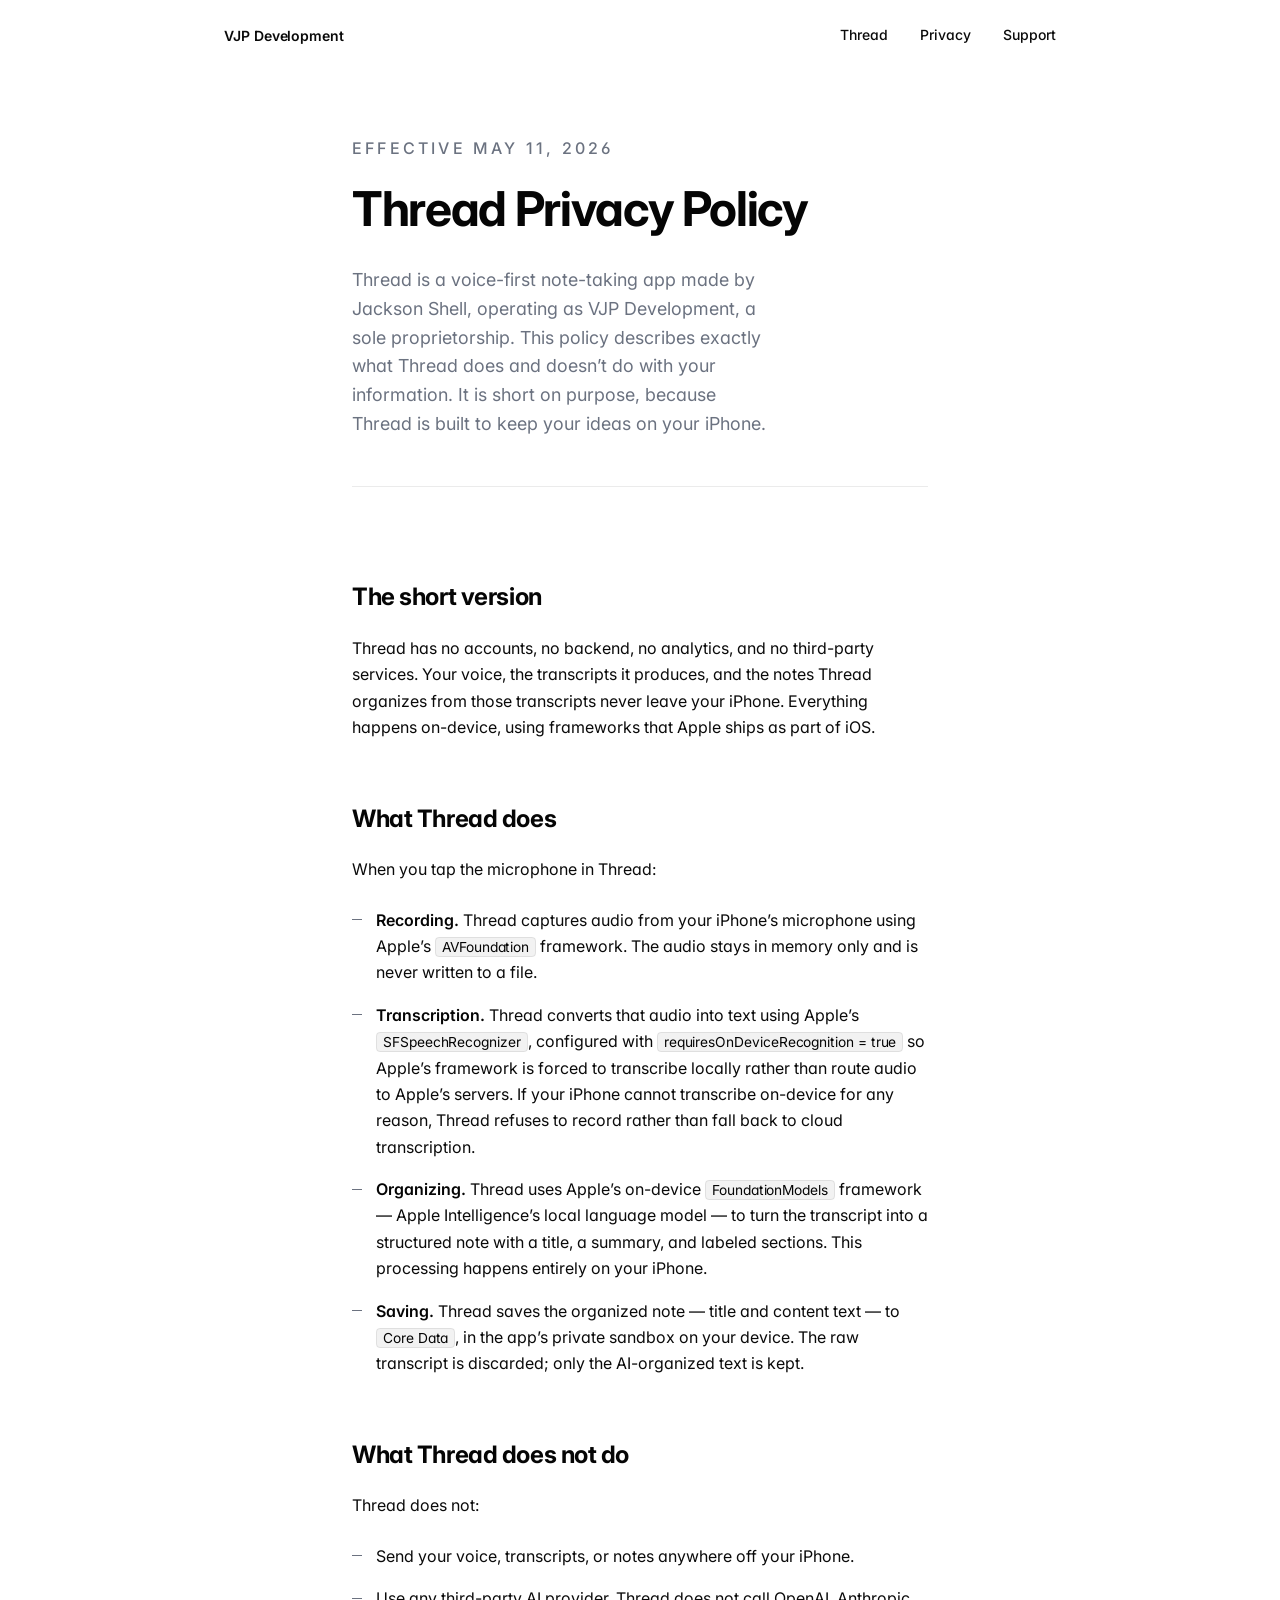
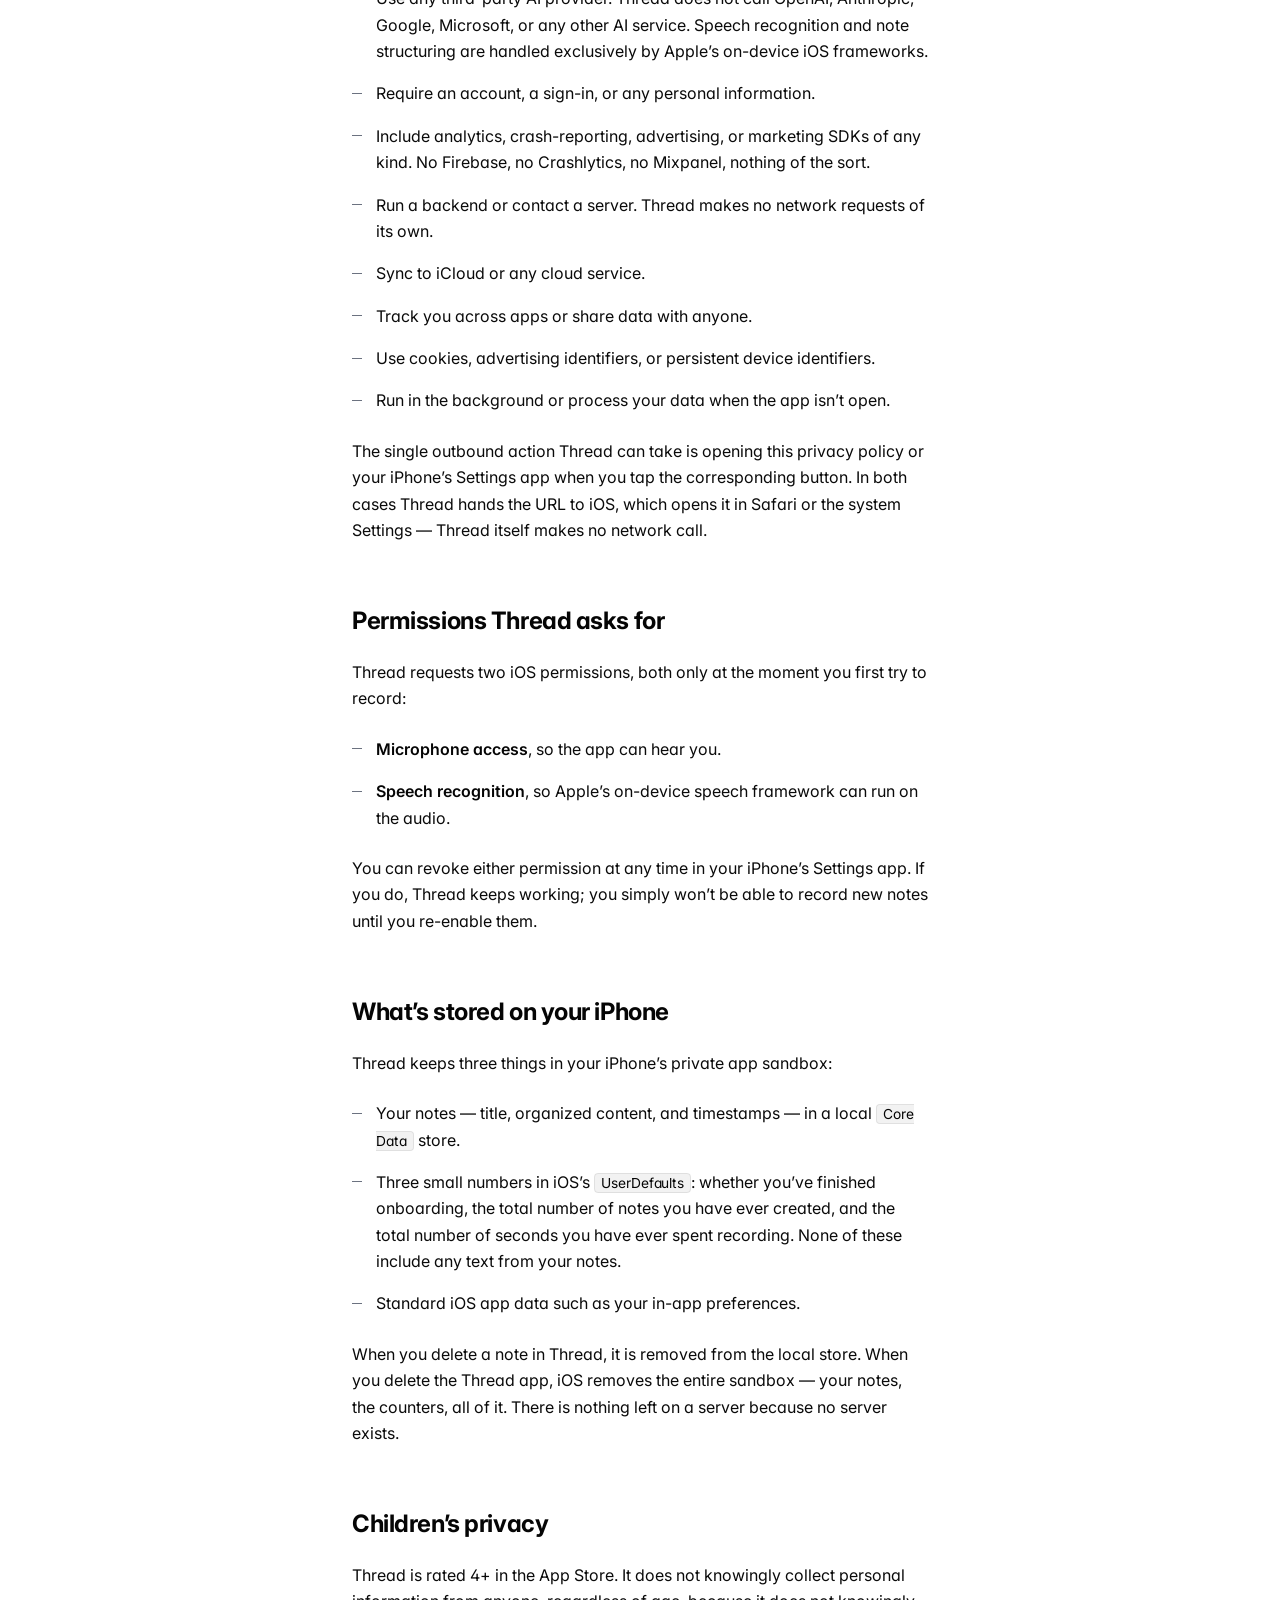
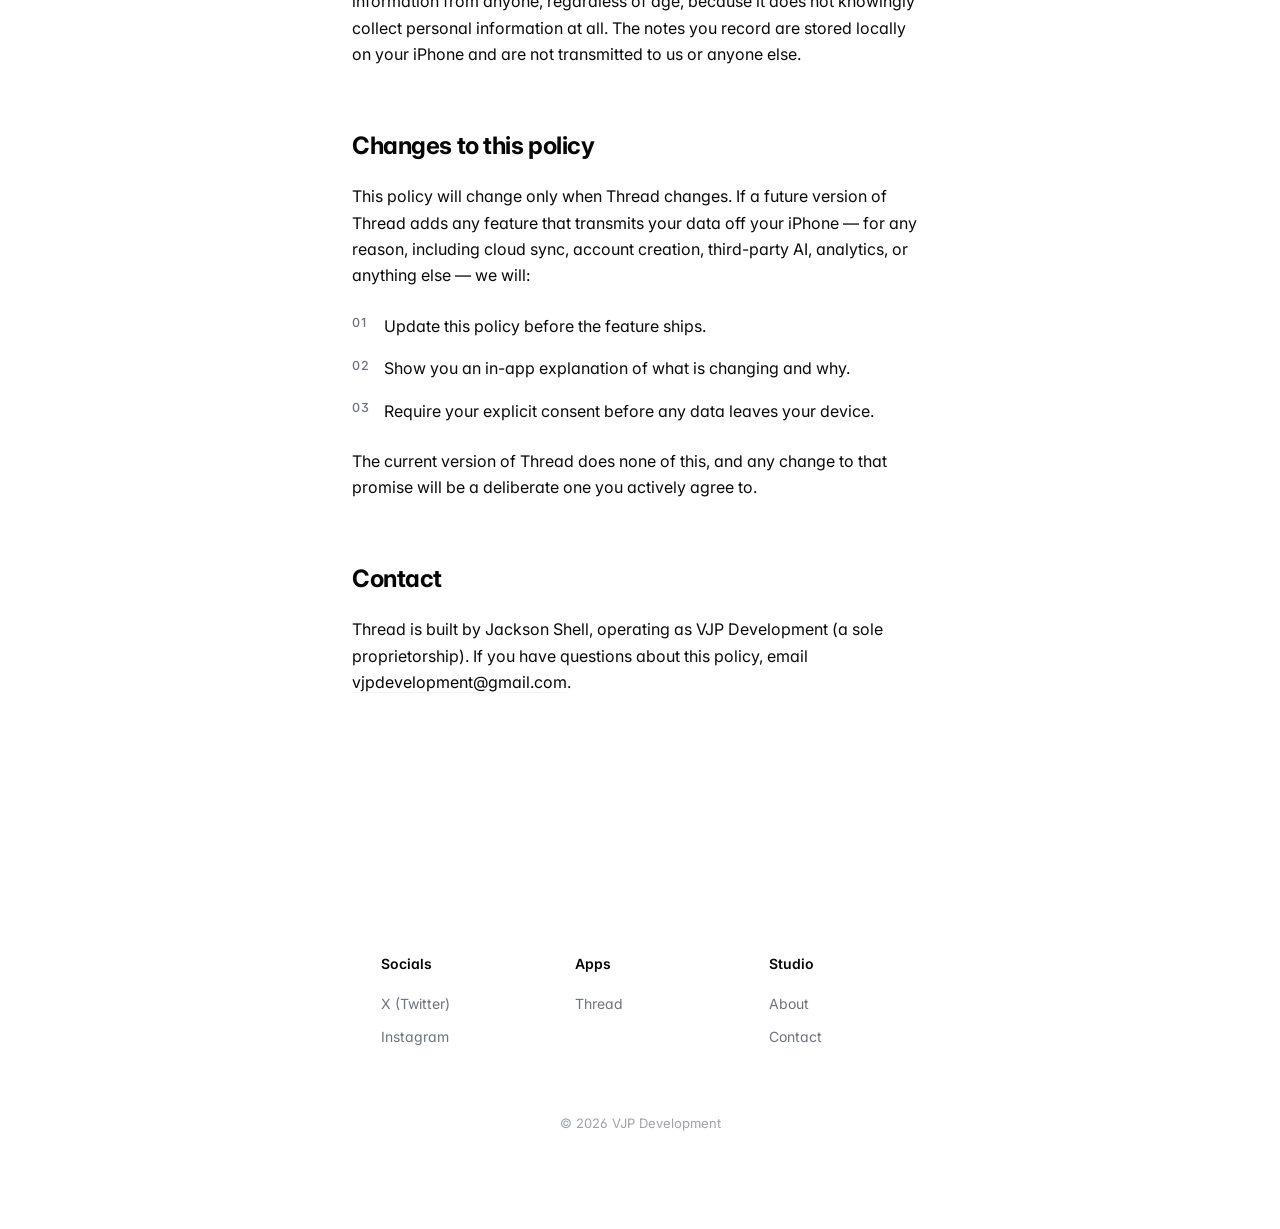
==== privacy.html @ fb4d9726 "Initial site" ====
<!doctype html>
<html lang="en">
  <head>
    <meta charset="utf-8" />
    <meta name="viewport" content="width=device-width, initial-scale=1" />
    <meta
      name="description"
      content="Thread privacy policy. Thread is an on-device, voice-first notes app. No accounts, no backend, no analytics."
    />
    <meta name="theme-color" content="#ffffff" />
    <title>Thread Privacy Policy &mdash; VJP Development</title>

    <link rel="preconnect" href="https://fonts.googleapis.com" />
    <link rel="preconnect" href="https://fonts.gstatic.com" crossorigin />
    <link
      rel="stylesheet"
      href="https://fonts.googleapis.com/css2?family=Inter:wght@400;500;600;700&display=swap"
    />
    <link rel="stylesheet" href="styles.css" />
  </head>
  <body class="page-in privacy-page">
    <a class="skip-link" href="#main">Skip to content</a>

    <header class="site-nav">
      <div class="container nav-inner">
        <a class="brand" href="index.html" aria-label="VJP Development home">
          VJP Development
        </a>
        <nav class="nav-links" aria-label="Primary">
          <a href="thread.html">Thread</a>
          <a href="#top" aria-current="page">Privacy</a>
          <a href="support.html">Support</a>
        </nav>
      </div>
    </header>

    <main id="main">
      <a id="top" tabindex="-1"></a>

      <article class="legal">
        <header class="legal-head">
          <p class="legal-eyebrow">Effective May 11, 2026</p>
          <h1 class="legal-title">Thread Privacy Policy</h1>
          <p class="legal-lede">
            Thread is a voice-first note-taking app made by Jackson Shell,
            operating as VJP Development, a sole proprietorship. This
            policy describes exactly what Thread does and doesn&rsquo;t do
            with your information. It is short on purpose, because Thread
            is built to keep your ideas on your iPhone.
          </p>
        </header>

        <section class="legal-section">
          <h2>The short version</h2>
          <p>
            Thread has no accounts, no backend, no analytics, and no
            third-party services. Your voice, the transcripts it produces,
            and the notes Thread organizes from those transcripts never
            leave your iPhone. Everything happens on-device, using
            frameworks that Apple ships as part of iOS.
          </p>
        </section>

        <section class="legal-section">
          <h2>What Thread does</h2>
          <p>When you tap the microphone in Thread:</p>
          <ul class="legal-list">
            <li>
              <strong>Recording.</strong> Thread captures audio from your
              iPhone&rsquo;s microphone using Apple&rsquo;s
              <code>AVFoundation</code> framework. The audio stays in
              memory only and is never written to a file.
            </li>
            <li>
              <strong>Transcription.</strong> Thread converts that audio
              into text using Apple&rsquo;s
              <code>SFSpeechRecognizer</code>, configured with
              <code>requiresOnDeviceRecognition = true</code> so
              Apple&rsquo;s framework is forced to transcribe locally
              rather than route audio to Apple&rsquo;s servers. If your
              iPhone cannot transcribe on-device for any reason, Thread
              refuses to record rather than fall back to cloud
              transcription.
            </li>
            <li>
              <strong>Organizing.</strong> Thread uses Apple&rsquo;s
              on-device <code>FoundationModels</code> framework &mdash;
              Apple Intelligence&rsquo;s local language model &mdash; to
              turn the transcript into a structured note with a title, a
              summary, and labeled sections. This processing happens
              entirely on your iPhone.
            </li>
            <li>
              <strong>Saving.</strong> Thread saves the organized note
              &mdash; title and content text &mdash; to
              <code>Core Data</code>, in the app&rsquo;s private sandbox
              on your device. The raw transcript is discarded; only the
              AI-organized text is kept.
            </li>
          </ul>
        </section>

        <section class="legal-section">
          <h2>What Thread does not do</h2>
          <p>Thread does not:</p>
          <ul class="legal-list">
            <li>
              Send your voice, transcripts, or notes anywhere off your
              iPhone.
            </li>
            <li>
              Use any third-party AI provider. Thread does not call
              OpenAI, Anthropic, Google, Microsoft, or any other AI
              service. Speech recognition and note structuring are handled
              exclusively by Apple&rsquo;s on-device iOS frameworks.
            </li>
            <li>
              Require an account, a sign-in, or any personal information.
            </li>
            <li>
              Include analytics, crash-reporting, advertising, or
              marketing SDKs of any kind. No Firebase, no Crashlytics, no
              Mixpanel, nothing of the sort.
            </li>
            <li>
              Run a backend or contact a server. Thread makes no network
              requests of its own.
            </li>
            <li>Sync to iCloud or any cloud service.</li>
            <li>Track you across apps or share data with anyone.</li>
            <li>
              Use cookies, advertising identifiers, or persistent device
              identifiers.
            </li>
            <li>
              Run in the background or process your data when the app
              isn&rsquo;t open.
            </li>
          </ul>
          <p>
            The single outbound action Thread can take is opening this
            privacy policy or your iPhone&rsquo;s Settings app when you
            tap the corresponding button. In both cases Thread hands the
            URL to iOS, which opens it in Safari or the system Settings
            &mdash; Thread itself makes no network call.
          </p>
        </section>

        <section class="legal-section">
          <h2>Permissions Thread asks for</h2>
          <p>
            Thread requests two iOS permissions, both only at the moment
            you first try to record:
          </p>
          <ul class="legal-list">
            <li>
              <strong>Microphone access</strong>, so the app can hear you.
            </li>
            <li>
              <strong>Speech recognition</strong>, so Apple&rsquo;s
              on-device speech framework can run on the audio.
            </li>
          </ul>
          <p>
            You can revoke either permission at any time in your
            iPhone&rsquo;s Settings app. If you do, Thread keeps working;
            you simply won&rsquo;t be able to record new notes until you
            re-enable them.
          </p>
        </section>

        <section class="legal-section">
          <h2>What&rsquo;s stored on your iPhone</h2>
          <p>
            Thread keeps three things in your iPhone&rsquo;s private app
            sandbox:
          </p>
          <ul class="legal-list">
            <li>
              Your notes &mdash; title, organized content, and timestamps
              &mdash; in a local <code>Core Data</code> store.
            </li>
            <li>
              Three small numbers in iOS&rsquo;s
              <code>UserDefaults</code>: whether you&rsquo;ve finished
              onboarding, the total number of notes you have ever created,
              and the total number of seconds you have ever spent
              recording. None of these include any text from your notes.
            </li>
            <li>
              Standard iOS app data such as your in-app preferences.
            </li>
          </ul>
          <p>
            When you delete a note in Thread, it is removed from the local
            store. When you delete the Thread app, iOS removes the entire
            sandbox &mdash; your notes, the counters, all of it. There is
            nothing left on a server because no server exists.
          </p>
        </section>

        <section class="legal-section">
          <h2>Children&rsquo;s privacy</h2>
          <p>
            Thread is rated 4+ in the App Store. It does not knowingly
            collect personal information from anyone, regardless of age,
            because it does not knowingly collect personal information at
            all. The notes you record are stored locally on your iPhone
            and are not transmitted to us or anyone else.
          </p>
        </section>

        <section class="legal-section">
          <h2>Changes to this policy</h2>
          <p>
            This policy will change only when Thread changes. If a future
            version of Thread adds any feature that transmits your data
            off your iPhone &mdash; for any reason, including cloud sync,
            account creation, third-party AI, analytics, or anything else
            &mdash; we will:
          </p>
          <ol class="legal-list legal-list-numbered">
            <li>Update this policy before the feature ships.</li>
            <li>
              Show you an in-app explanation of what is changing and why.
            </li>
            <li>
              Require your explicit consent before any data leaves your
              device.
            </li>
          </ol>
          <p>
            The current version of Thread does none of this, and any
            change to that promise will be a deliberate one you actively
            agree to.
          </p>
        </section>

        <section class="legal-section">
          <h2>Contact</h2>
          <p>
            Thread is built by Jackson Shell, operating as VJP Development
            (a sole proprietorship). If you have questions about this
            policy, email
            <a
              class="legal-link"
              href="mailto:vjpdevelopment@gmail.com"
              >vjpdevelopment@gmail.com</a
            >.
          </p>
        </section>
      </article>
    </main>

    <footer class="site-footer">
      <div class="container footer-inner">
        <div class="footer-cols">
          <div class="footer-col">
            <p class="footer-heading">Socials</p>
            <ul class="footer-list">
              <li><a href="#">X (Twitter)</a></li>
              <li><a href="#">Instagram</a></li>
            </ul>
          </div>
          <div class="footer-col">
            <p class="footer-heading">Apps</p>
            <ul class="footer-list">
              <li><a href="thread.html">Thread</a></li>
            </ul>
          </div>
          <div class="footer-col">
            <p class="footer-heading">Studio</p>
            <ul class="footer-list">
              <li><a href="index.html#about">About</a></li>
              <li>
                <a href="mailto:vjpdevelopment@gmail.com">Contact</a>
              </li>
            </ul>
          </div>
        </div>
        <p class="footer-meta">&copy; 2026 VJP Development</p>
      </div>
    </footer>
  </body>
</html>
---- styles.css ----
/* =============================================================
   VJP Development — minimal, centered, Inter throughout
   ============================================================= */

:root {
  /* Palette */
  --bg: #ffffff;
  --ink: #0a0a0a;
  --ink-strong: #050505;
  --ink-muted: #6b7280;
  --ink-soft: #9ca3af;
  --ink-hair: rgba(10, 10, 10, 0.08);
  --ink-faint: rgba(10, 10, 10, 0.04);

  /* Typography */
  --font-sans: "Inter", -apple-system, BlinkMacSystemFont, "SF Pro Text",
    "Segoe UI", Roboto, sans-serif;

  /* Type scale */
  --t-small: 0.875rem;
  --t-body: 1rem;
  --t-sub: clamp(1.0625rem, 1.5vw, 1.25rem);
  --t-h2: clamp(1.625rem, 2.6vw, 2rem);
  --t-hero: clamp(2.75rem, 8.4vw, 5.5rem);

  /* Spacing */
  --s-1: 4px;
  --s-2: 8px;
  --s-3: 16px;
  --s-4: 24px;
  --s-5: 32px;
  --s-6: 48px;
  --s-7: 64px;
  --s-8: 96px;
  --s-9: 128px;
  --s-10: 176px;

  /* Layout */
  --container: 56rem;
  --gutter: clamp(1.25rem, 4vw, 2rem);

  /* Motion */
  --ease-out: cubic-bezier(0.16, 1, 0.3, 1);
  --t-fast: 160ms var(--ease-out);
  --t-base: 260ms var(--ease-out);
}

/* -------- Reset -------- */
*,
*::before,
*::after {
  box-sizing: border-box;
}
* {
  margin: 0;
  padding: 0;
}
html {
  -webkit-text-size-adjust: 100%;
  scroll-behavior: smooth;
}
body {
  background: var(--bg);
  color: var(--ink);
  font-family: var(--font-sans);
  font-size: var(--t-body);
  line-height: 1.55;
  font-feature-settings: "ss01", "cv11";
  -webkit-font-smoothing: antialiased;
  -moz-osx-font-smoothing: grayscale;
  text-rendering: optimizeLegibility;
}
a {
  color: inherit;
  text-decoration: none;
}
ul,
ol {
  list-style: none;
}
img,
svg {
  display: block;
  max-width: 100%;
}
::selection {
  background: var(--ink);
  color: var(--bg);
}
:focus-visible {
  outline: 2px solid var(--ink);
  outline-offset: 3px;
  border-radius: 2px;
}

/* -------- Skip link -------- */
.skip-link {
  position: absolute;
  left: -9999px;
  top: 0;
  background: var(--ink);
  color: var(--bg);
  padding: var(--s-2) var(--s-3);
  font-size: var(--t-small);
  z-index: 100;
}
.skip-link:focus {
  left: var(--s-3);
  top: var(--s-3);
}

/* -------- Container -------- */
.container {
  width: 100%;
  max-width: var(--container);
  margin: 0 auto;
  padding: 0 var(--gutter);
}

/* -------- Page-load fade -------- */
.page-in {
  opacity: 0;
  animation: pageIn 620ms var(--ease-out) 60ms forwards;
}
@keyframes pageIn {
  to {
    opacity: 1;
  }
}

/* -------- Scroll-driven reveal -------- */
@media (prefers-reduced-motion: no-preference) {
  @supports (animation-timeline: view()) {
    .about-title,
    .about-body,
    .footer-cols,
    .footer-meta {
      animation: reveal linear both;
      animation-timeline: view();
      animation-range: entry 0% entry 50%;
    }
  }
}
@keyframes reveal {
  from {
    opacity: 0;
    transform: translateY(12px);
  }
  to {
    opacity: 1;
    transform: translateY(0);
  }
}

/* =============================================================
   NAV
   ============================================================= */
.site-nav {
  position: sticky;
  top: 0;
  z-index: 50;
  padding: var(--s-4) 0;
  background-color: rgba(255, 255, 255, 0.85);
  backdrop-filter: saturate(140%) blur(10px);
  -webkit-backdrop-filter: saturate(140%) blur(10px);
}
.nav-inner {
  display: flex;
  align-items: center;
  justify-content: space-between;
  gap: var(--s-5);
}
.brand {
  font-weight: 600;
  font-size: var(--t-small);
  letter-spacing: -0.005em;
  color: var(--ink);
  transition: color var(--t-fast);
}
.brand:hover,
.brand:focus-visible {
  color: var(--ink-muted);
}
.nav-links {
  display: flex;
  gap: var(--s-5);
  font-size: var(--t-small);
  font-weight: 500;
}
.nav-links a {
  color: var(--ink);
  position: relative;
  padding-bottom: 2px;
  transition: color var(--t-fast);
}
.nav-links a::after {
  content: "";
  position: absolute;
  left: 0;
  right: 100%;
  bottom: 0;
  height: 1px;
  background: currentColor;
  transition: right var(--t-base);
}
.nav-links a:hover,
.nav-links a:focus-visible {
  color: var(--ink-muted);
}
.nav-links a:hover::after,
.nav-links a:focus-visible::after {
  right: 0;
}

/* =============================================================
   HERO
   ============================================================= */
.hero {
  padding: var(--s-9) 0 var(--s-8);
  text-align: center;
}
.hero-title {
  font-weight: 700;
  font-size: var(--t-hero);
  line-height: 1;
  letter-spacing: -0.035em;
  color: var(--ink-strong);
}
.hero-sub {
  margin-top: var(--s-4);
  font-size: var(--t-sub);
  font-weight: 500;
  color: var(--ink-muted);
  letter-spacing: -0.005em;
}

/* =============================================================
   ABOUT
   ============================================================= */
.about {
  padding: var(--s-7) 0 var(--s-9);
  text-align: center;
}
.about-title {
  font-weight: 700;
  font-size: var(--t-h2);
  letter-spacing: -0.022em;
  color: var(--ink-strong);
  margin-bottom: var(--s-5);
}
.about-body {
  font-size: var(--t-body);
  line-height: 1.65;
  color: var(--ink-muted);
  max-width: 56ch;
  margin: 0 auto;
}

/* Quiet anchor target for nav (no visible content) */
.anchor-pad {
  height: 0;
  scroll-margin-top: 96px;
}

/* =============================================================
   FOOTER
   ============================================================= */
.site-footer {
  padding: var(--s-9) 0 var(--s-8);
}
.footer-inner {
  text-align: center;
}
.footer-cols {
  display: inline-grid;
  grid-template-columns: repeat(3, minmax(130px, 1fr));
  gap: var(--s-7);
  text-align: left;
  margin-bottom: var(--s-7);
}
.footer-heading {
  font-size: var(--t-small);
  font-weight: 600;
  color: var(--ink-strong);
  margin-bottom: var(--s-3);
}
.footer-list {
  display: flex;
  flex-direction: column;
  gap: var(--s-2);
}
.footer-list a {
  font-size: var(--t-small);
  color: var(--ink-muted);
  transition: color var(--t-fast);
}
.footer-list a:hover,
.footer-list a:focus-visible {
  color: var(--ink-strong);
}
.footer-meta {
  font-size: 0.8125rem;
  color: var(--ink-soft);
}

/* =============================================================
   RESPONSIVE
   ============================================================= */
@media (max-width: 640px) {
  .hero {
    padding: var(--s-8) 0 var(--s-7);
  }
  /* Keep all three footer columns in a single row, just tighter */
  .footer-cols {
    grid-template-columns: repeat(3, minmax(0, 1fr));
    gap: var(--s-5);
  }
}
@media (max-width: 420px) {
  .nav-links {
    gap: var(--s-4);
  }
  /* Only stack at very narrow widths */
  .footer-cols {
    grid-template-columns: 1fr;
    text-align: center;
    gap: var(--s-5);
  }
  .footer-list {
    align-items: center;
  }
}

/* =============================================================
   THREAD PAGE
   ============================================================= */
.thread-page,
.privacy-page,
.support-page {
  /* Thread brand navy — replaces the page's near-black accents */
  --thread-navy: #040b26;
  --thread-navy-hover: #0a1747;
}
.thread-page main {
  position: relative;
  overflow-x: clip;
}
.thread-page .container {
  max-width: 78rem;
}


/* Phone images (shared) */
.phone-img {
  display: block;
  width: 100%;
  height: auto;
  filter: drop-shadow(0 24px 60px rgba(10, 10, 10, 0.18));
  transition: transform 600ms var(--ease-out);
}
.phone-hero {
  /* Hero phone — gentle upright, faint perspective */
  animation: phoneFloat 7s ease-in-out infinite;
}
.phone-tilt-right {
  transform: rotate(8deg);
}
.phone-tilt-left {
  transform: rotate(-8deg);
}
@keyframes phoneFloat {
  0%,
  100% {
    transform: translateY(0);
  }
  50% {
    transform: translateY(-12px);
  }
}
@media (prefers-reduced-motion: reduce) {
  .phone-hero {
    animation: none;
  }
}

/* ---- Hero ---- */
.thread-hero {
  position: relative;
  padding: var(--s-9) 0 var(--s-8);
}
.thread-hero-inner {
  display: grid;
  grid-template-columns: minmax(0, 1.15fr) minmax(0, 1fr);
  gap: var(--s-8);
  align-items: center;
}
.thread-hero-text {
  position: relative;
  z-index: 2;
}
.thread-hero-title {
  font-weight: 800;
  font-size: clamp(2.5rem, 6.4vw, 5rem);
  line-height: 0.98;
  letter-spacing: -0.04em;
  color: var(--ink-strong);
  max-width: 14ch;
  margin-bottom: var(--s-5);
}
.thread-hero-sub {
  font-size: clamp(1.0625rem, 1.55vw, 1.375rem);
  line-height: 1.45;
  color: var(--ink-muted);
  max-width: 42ch;
  margin-bottom: var(--s-6);
}
.thread-hero-phone {
  position: relative;
  z-index: 1;
  max-width: 26rem;
  margin-left: auto;
}

/* ---- Download button ---- */
.download-button {
  display: inline-flex;
  align-items: center;
  gap: 10px;
  padding: 14px 24px;
  background: var(--thread-navy);
  color: var(--bg);
  border-radius: 999px;
  font-weight: 600;
  font-size: 1rem;
  letter-spacing: -0.005em;
  transition: transform var(--t-base), background var(--t-base),
    box-shadow var(--t-base);
  box-shadow: 0 1px 0 rgba(255, 255, 255, 0.05) inset,
    0 8px 24px rgba(4, 11, 38, 0.28);
}
.download-button:hover,
.download-button:focus-visible {
  background: var(--thread-navy-hover);
  transform: translateY(-2px);
  box-shadow: 0 1px 0 rgba(255, 255, 255, 0.05) inset,
    0 14px 32px rgba(4, 11, 38, 0.38);
}
.download-button:active {
  transform: translateY(0);
}
.apple-glyph {
  display: inline-block;
  flex-shrink: 0;
}

/* ---- How / 3 Steps ---- */
.thread-how {
  padding: var(--s-9) 0;
  position: relative;
}
.thread-how-inner {
  display: grid;
  grid-template-columns: minmax(0, 1.05fr) minmax(0, 1fr);
  gap: var(--s-8);
  align-items: center;
}
.thread-how-eyebrow {
  font-weight: 700;
  font-size: clamp(1.0625rem, 1.4vw, 1.3rem);
  line-height: 1.35;
  color: var(--ink-strong);
  max-width: 38ch;
  margin-bottom: var(--s-6);
  letter-spacing: -0.012em;
}
.thread-steps {
  display: flex;
  flex-direction: column;
  gap: var(--s-4);
}
.step {
  display: grid;
  grid-template-columns: auto 1fr;
  gap: var(--s-3);
  font-size: clamp(1.125rem, 1.6vw, 1.375rem);
  line-height: 1.35;
  color: var(--ink-muted);
  letter-spacing: -0.01em;
}
.step-num {
  font-weight: 500;
  color: var(--ink-soft);
  padding-top: 0.05em;
  min-width: 2.5ch;
}
.step-num::after {
  content: " /";
  color: var(--ink-soft);
}
.step-content {
  display: inline;
}
.step-word {
  font-weight: 700;
  color: var(--ink-strong);
}
.step-desc {
  color: var(--ink-muted);
}
.thread-how-phone {
  max-width: 28rem;
  margin-left: auto;
}

/* ---- Free ---- */
.thread-free {
  padding: var(--s-9) 0;
}
.thread-free-inner {
  display: grid;
  grid-template-columns: minmax(0, 1fr) minmax(0, 1fr);
  gap: var(--s-8);
  align-items: center;
}
.thread-free-phone {
  max-width: 26rem;
}
.thread-free-text {
  max-width: 44ch;
}
.thread-free-title {
  font-weight: 700;
  font-size: clamp(1.875rem, 3.4vw, 2.625rem);
  line-height: 1.05;
  letter-spacing: -0.025em;
  color: var(--ink-strong);
  margin-bottom: var(--s-4);
}
.thread-free-body {
  font-size: clamp(1rem, 1.35vw, 1.1875rem);
  line-height: 1.55;
  color: var(--ink-muted);
}

/* ---- Video ---- */
.thread-video {
  padding: var(--s-9) 0 var(--s-10);
}
.thread-video-inner {
  text-align: center;
}
.thread-video-title {
  font-weight: 700;
  font-size: clamp(1.875rem, 3.4vw, 2.625rem);
  line-height: 1.05;
  letter-spacing: -0.025em;
  color: var(--ink-strong);
  margin-bottom: var(--s-3);
}
.thread-video-sub {
  font-size: var(--t-sub);
  font-weight: 500;
  color: var(--ink-muted);
  max-width: 48ch;
  margin: 0 auto var(--s-7);
}
.thread-video-frame {
  max-width: 30rem;
  margin: 0 auto;
  background: var(--thread-navy);
  border-radius: 24px;
  overflow: hidden;
  box-shadow: 0 24px 60px rgba(4, 11, 38, 0.28),
    0 1px 0 rgba(255, 255, 255, 0.05) inset;
}
.thread-video-player {
  display: block;
  width: 100%;
  height: auto;
  aspect-ratio: 9 / 19.5;
  background: var(--thread-navy);
}

/* ---- Scroll reveal targets for Thread page ---- */
@media (prefers-reduced-motion: no-preference) {
  @supports (animation-timeline: view()) {
    .thread-how-inner,
    .thread-free-inner,
    .thread-video-inner {
      animation: reveal linear both;
      animation-timeline: view();
      animation-range: entry 0% entry 50%;
    }
  }
}

/* ---- Thread page responsive ---- */
@media (max-width: 880px) {
  .thread-hero {
    padding: var(--s-7) 0 var(--s-6);
  }
  .thread-hero-inner,
  .thread-how-inner,
  .thread-free-inner {
    grid-template-columns: 1fr;
    gap: var(--s-6);
  }
  /* Center the hero so text + button + phone share a vertical axis */
  .thread-hero-text {
    text-align: center;
    display: flex;
    flex-direction: column;
    align-items: center;
  }
  .thread-hero-title,
  .thread-hero-sub {
    margin-left: auto;
    margin-right: auto;
  }
  .thread-hero-phone {
    max-width: 17rem;
    margin: 0 auto;
  }
  /* How / Free phones */
  .thread-how-text,
  .thread-free-text {
    text-align: center;
    margin: 0 auto;
  }
  .thread-how-eyebrow {
    margin-left: auto;
    margin-right: auto;
  }
  .thread-steps {
    max-width: 22rem;
    margin: 0 auto;
    text-align: left;
  }
  .thread-how-phone,
  .thread-free-phone {
    max-width: 15rem;
    margin: 0 auto;
  }
  .thread-video-frame {
    max-width: 19rem;
  }
}
@media (max-width: 480px) {
  .thread-hero-title {
    font-size: clamp(2rem, 9vw, 2.75rem);
    line-height: 1.02;
  }
  .thread-hero-phone {
    max-width: 15rem;
  }
  .thread-how-phone,
  .thread-free-phone {
    max-width: 13rem;
  }
  .download-button {
    padding: 13px 22px;
    font-size: 0.9375rem;
  }
}

/* =============================================================
   PRIVACY / LEGAL PAGE
   ============================================================= */
.privacy-page main {
  padding: var(--s-7) 0 var(--s-9);
}
.legal {
  max-width: 40rem;
  margin: 0 auto;
  padding: 0 var(--gutter);
}
.legal-head {
  margin-bottom: var(--s-8);
  padding-bottom: var(--s-6);
  border-bottom: 1px solid var(--ink-hair);
}
.legal-eyebrow {
  font-family: var(--font-mono);
  font-size: var(--t-eyebrow);
  font-weight: 500;
  letter-spacing: 0.2em;
  text-transform: uppercase;
  color: var(--ink-muted);
  margin-bottom: var(--s-4);
}
.legal-title {
  font-weight: 700;
  font-size: clamp(2rem, 5vw, 3rem);
  line-height: 1.04;
  letter-spacing: -0.028em;
  color: var(--ink-strong);
  margin-bottom: var(--s-5);
}
.legal-lede {
  font-size: clamp(1.0625rem, 1.4vw, 1.1875rem);
  line-height: 1.6;
  color: var(--ink-muted);
  max-width: 38ch;
}
.legal-section {
  margin-bottom: var(--s-7);
}
.legal-section:last-child {
  margin-bottom: 0;
}
.legal-section h2 {
  font-weight: 700;
  font-size: clamp(1.25rem, 2.2vw, 1.5rem);
  line-height: 1.15;
  letter-spacing: -0.018em;
  color: var(--ink-strong);
  margin-bottom: var(--s-4);
}
.legal-section p {
  font-size: var(--t-body);
  line-height: 1.65;
  color: var(--ink);
  margin-bottom: var(--s-4);
}
.legal-section p:last-child {
  margin-bottom: 0;
}
.legal-list {
  margin: 0 0 var(--s-4) 0;
  padding: 0;
  list-style: none;
}
.legal-list li {
  position: relative;
  padding-left: var(--s-4);
  margin-bottom: var(--s-3);
  font-size: var(--t-body);
  line-height: 1.65;
  color: var(--ink);
}
.legal-list li:last-child {
  margin-bottom: 0;
}
.legal-list > li::before {
  content: "";
  position: absolute;
  left: 0;
  top: 0.78em;
  width: 10px;
  height: 1px;
  background: var(--ink-muted);
}
.legal-list-numbered {
  counter-reset: legal-num;
}
.legal-list-numbered > li {
  counter-increment: legal-num;
  padding-left: var(--s-5);
}
.legal-list-numbered > li::before {
  content: counter(legal-num, decimal-leading-zero);
  background: transparent;
  width: auto;
  height: auto;
  top: 0.05em;
  left: 0;
  font-family: var(--font-mono);
  font-size: 0.78em;
  font-weight: 500;
  letter-spacing: 0.12em;
  color: var(--ink-muted);
}
.legal-section code {
  font-family: var(--font-mono);
  font-size: 0.86em;
  padding: 1px 6px;
  background: rgba(10, 10, 10, 0.05);
  border: 1px solid var(--ink-hair);
  border-radius: 4px;
  color: var(--ink-strong);
  letter-spacing: -0.005em;
  word-break: break-word;
}
.legal-section strong {
  font-weight: 600;
  color: var(--ink-strong);
}
.legal-link {
  color: var(--ink-strong);
  border-bottom: 1px solid var(--ink-faint);
  transition: color var(--t-fast), border-color var(--t-fast);
}
.legal-link:hover,
.legal-link:focus-visible {
  color: var(--thread-navy);
  border-bottom-color: var(--thread-navy);
}

@media (max-width: 640px) {
  .privacy-page main {
    padding: var(--s-6) 0 var(--s-8);
  }
  .legal-head {
    margin-bottom: var(--s-7);
    padding-bottom: var(--s-5);
  }
  .legal-section {
    margin-bottom: var(--s-6);
  }
}

/* =============================================================
   SUPPORT PAGE
   ============================================================= */
.support-page main {
  padding: var(--s-8) 0 var(--s-9);
}

/* Hero — giant centered "Support." */
.support-hero {
  text-align: center;
  margin-bottom: var(--s-8);
}
.support-title {
  font-weight: 700;
  font-size: clamp(3rem, 9.4vw, 7rem);
  line-height: 1;
  letter-spacing: -0.04em;
  color: var(--ink-strong);
}

/* Intro — subhead + lede, centered */
.support-intro {
  text-align: center;
  padding-bottom: var(--s-7);
  border-bottom: 1px solid var(--ink-hair);
  margin-bottom: var(--s-7);
}
.support-subhead {
  font-weight: 700;
  font-size: clamp(1.5rem, 2.6vw, 1.875rem);
  line-height: 1.15;
  letter-spacing: -0.022em;
  color: var(--ink-strong);
  margin-bottom: var(--s-3);
}
.support-lede {
  font-size: var(--t-sub);
  font-weight: 500;
  line-height: 1.45;
  color: var(--ink-muted);
  max-width: 40ch;
  margin: 0 auto;
}

/* FAQ list */
.faq {
  padding-bottom: var(--s-7);
  border-bottom: 1px solid var(--ink-hair);
  margin-bottom: var(--s-8);
}
.faq-inner {
  max-width: 36rem;
}
.faq-item {
  background: rgba(10, 10, 10, 0.04);
  border: 1px solid transparent;
  border-radius: 14px;
  margin-bottom: 10px;
  overflow: hidden;
  transition: background var(--t-fast), border-color var(--t-fast);
}
.faq-item:hover {
  background: rgba(10, 10, 10, 0.07);
}
.faq-item[open] {
  background: rgba(10, 10, 10, 0.05);
  border-color: var(--ink-hair);
}
.faq-summary {
  list-style: none;
  cursor: pointer;
  padding: 14px 20px;
  display: flex;
  align-items: center;
  gap: 14px;
  font-size: 0.9375rem;
  font-weight: 500;
  color: var(--ink-strong);
  letter-spacing: -0.005em;
}
.faq-summary::-webkit-details-marker {
  display: none;
}
.faq-summary::marker {
  content: "";
}
.faq-icon {
  display: inline-flex;
  align-items: center;
  justify-content: center;
  flex-shrink: 0;
  width: 18px;
  height: 18px;
  color: var(--ink-muted);
  transition: transform var(--t-base), color var(--t-fast);
}
.faq-item[open] .faq-icon {
  /* '+' rotates 45° into '×' */
  transform: rotate(45deg);
  color: var(--thread-navy);
}
.faq-question {
  flex: 1;
}
.faq-answer {
  padding: 4px 20px 18px 52px;
  color: var(--ink-muted);
  font-size: 0.9375rem;
  line-height: 1.6;
}
.faq-answer p {
  margin-bottom: var(--s-3);
}
.faq-answer p:last-child {
  margin-bottom: 0;
}
.faq-answer a {
  color: var(--ink-strong);
  border-bottom: 1px solid var(--ink-faint);
  transition: color var(--t-fast), border-color var(--t-fast);
}
.faq-answer a:hover,
.faq-answer a:focus-visible {
  color: var(--thread-navy);
  border-bottom-color: var(--thread-navy);
}
.faq-answer em {
  font-style: normal;
  font-weight: 600;
  color: var(--ink-strong);
}

/* Still stuck — closer with contact email */
.support-still {
  text-align: center;
}
.support-still-eyebrow {
  font-family: var(--font-mono);
  font-size: var(--t-eyebrow);
  font-weight: 500;
  letter-spacing: 0.2em;
  text-transform: uppercase;
  color: var(--ink-muted);
  margin-bottom: var(--s-4);
}
.support-still-link {
  display: inline-flex;
  align-items: center;
  gap: var(--s-3);
  font-size: clamp(1.5rem, 3vw, 2.25rem);
  font-weight: 700;
  letter-spacing: -0.025em;
  color: var(--ink-strong);
  padding-bottom: 4px;
  border-bottom: 1px solid var(--ink-faint);
  transition: color var(--t-base), border-color var(--t-base);
}
.support-still-link:hover,
.support-still-link:focus-visible {
  color: var(--thread-navy);
  border-bottom-color: var(--thread-navy);
}
.support-still-arrow {
  transition: transform var(--t-base);
}
.support-still-link:hover .support-still-arrow,
.support-still-link:focus-visible .support-still-arrow {
  transform: translate(3px, -3px);
}

/* Scroll-reveal on Support page */
@media (prefers-reduced-motion: no-preference) {
  @supports (animation-timeline: view()) {
    .faq-item,
    .support-still-inner {
      animation: reveal linear both;
      animation-timeline: view();
      animation-range: entry 0% entry 50%;
    }
  }
}

/* Support page responsive */
@media (max-width: 640px) {
  .support-page main {
    padding: var(--s-7) 0 var(--s-8);
  }
  .support-hero {
    margin-bottom: var(--s-6);
  }
  .support-intro {
    padding-bottom: var(--s-6);
    margin-bottom: var(--s-6);
  }
  .faq {
    padding-bottom: var(--s-6);
    margin-bottom: var(--s-7);
  }
  .faq-summary {
    padding: 13px 18px;
    gap: 12px;
    font-size: 0.9375rem;
  }
  .faq-answer {
    padding: 2px 18px 16px 44px;
  }
}

/* =============================================================
   REDUCED MOTION
   ============================================================= */
@media (prefers-reduced-motion: reduce) {
  *,
  *::before,
  *::after {
    animation-duration: 0.01ms !important;
    animation-iteration-count: 1 !important;
    transition-duration: 0.01ms !important;
    scroll-behavior: auto !important;
  }
}
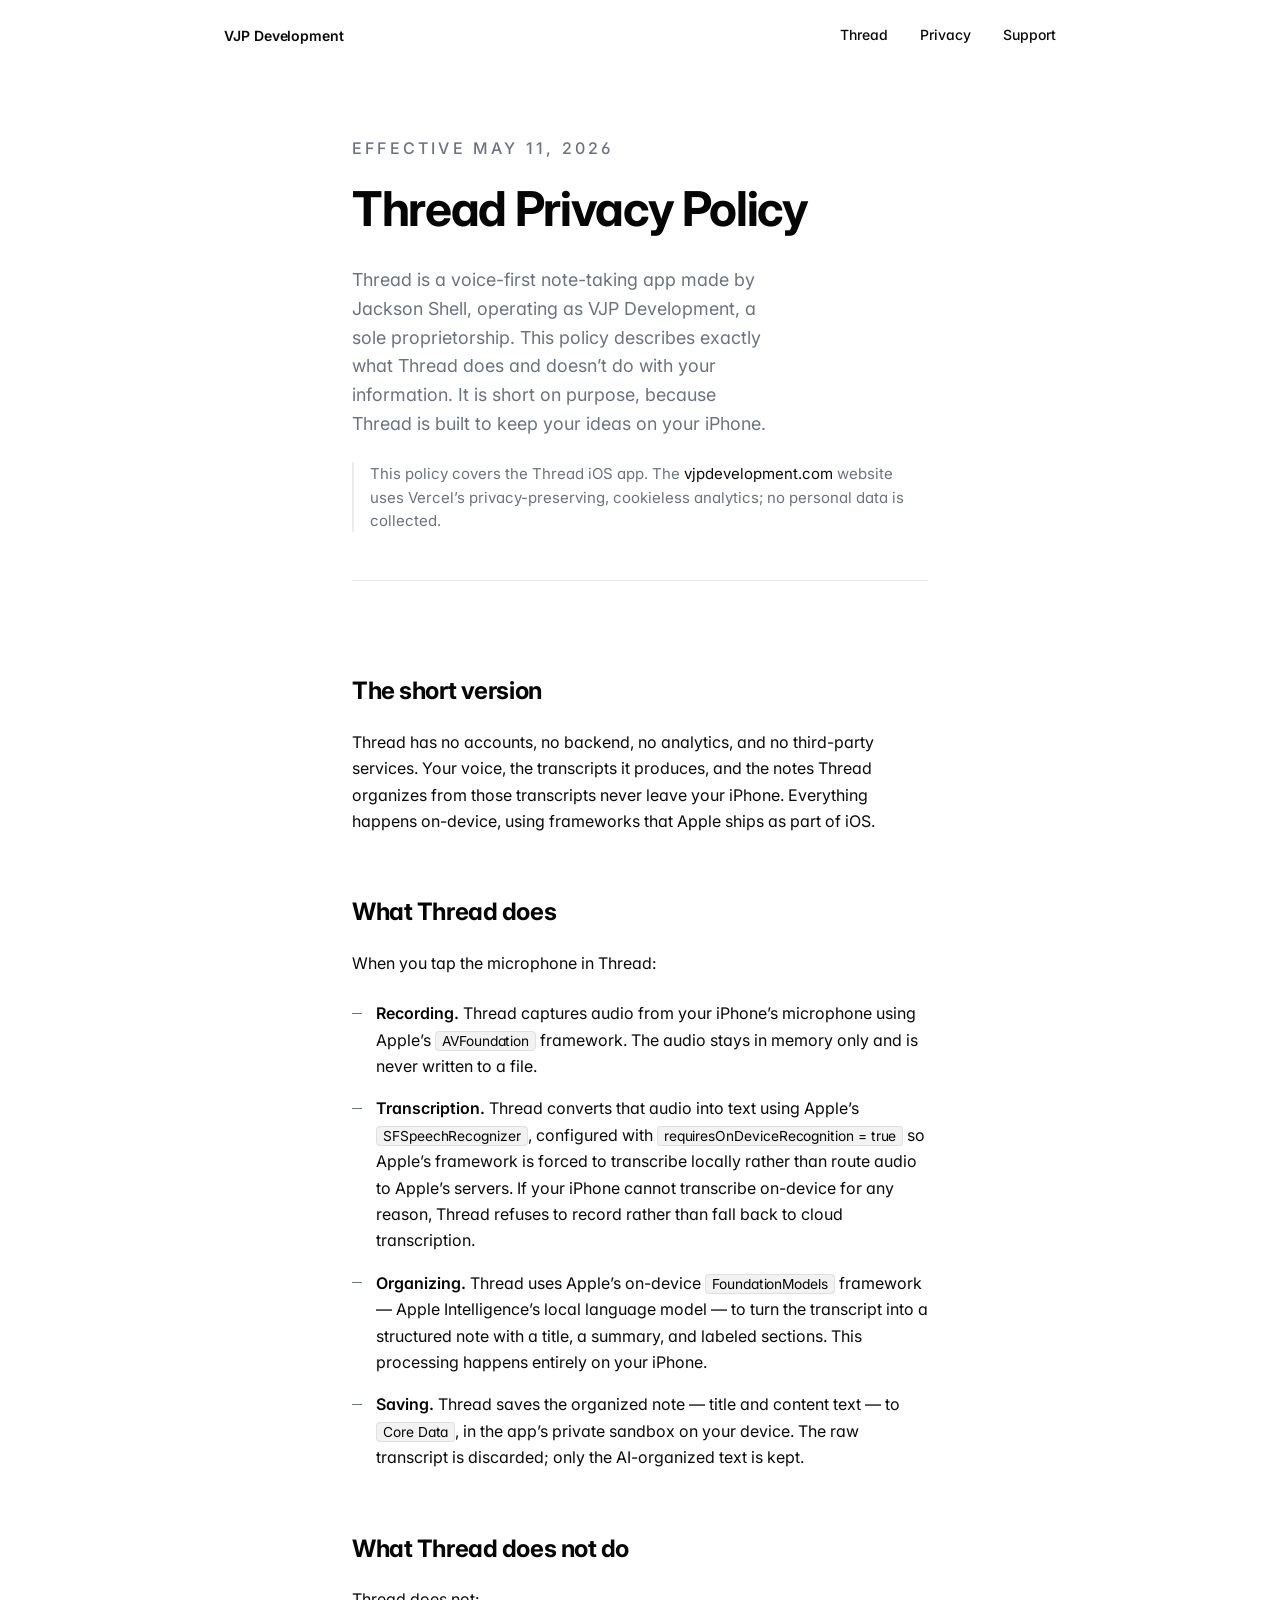
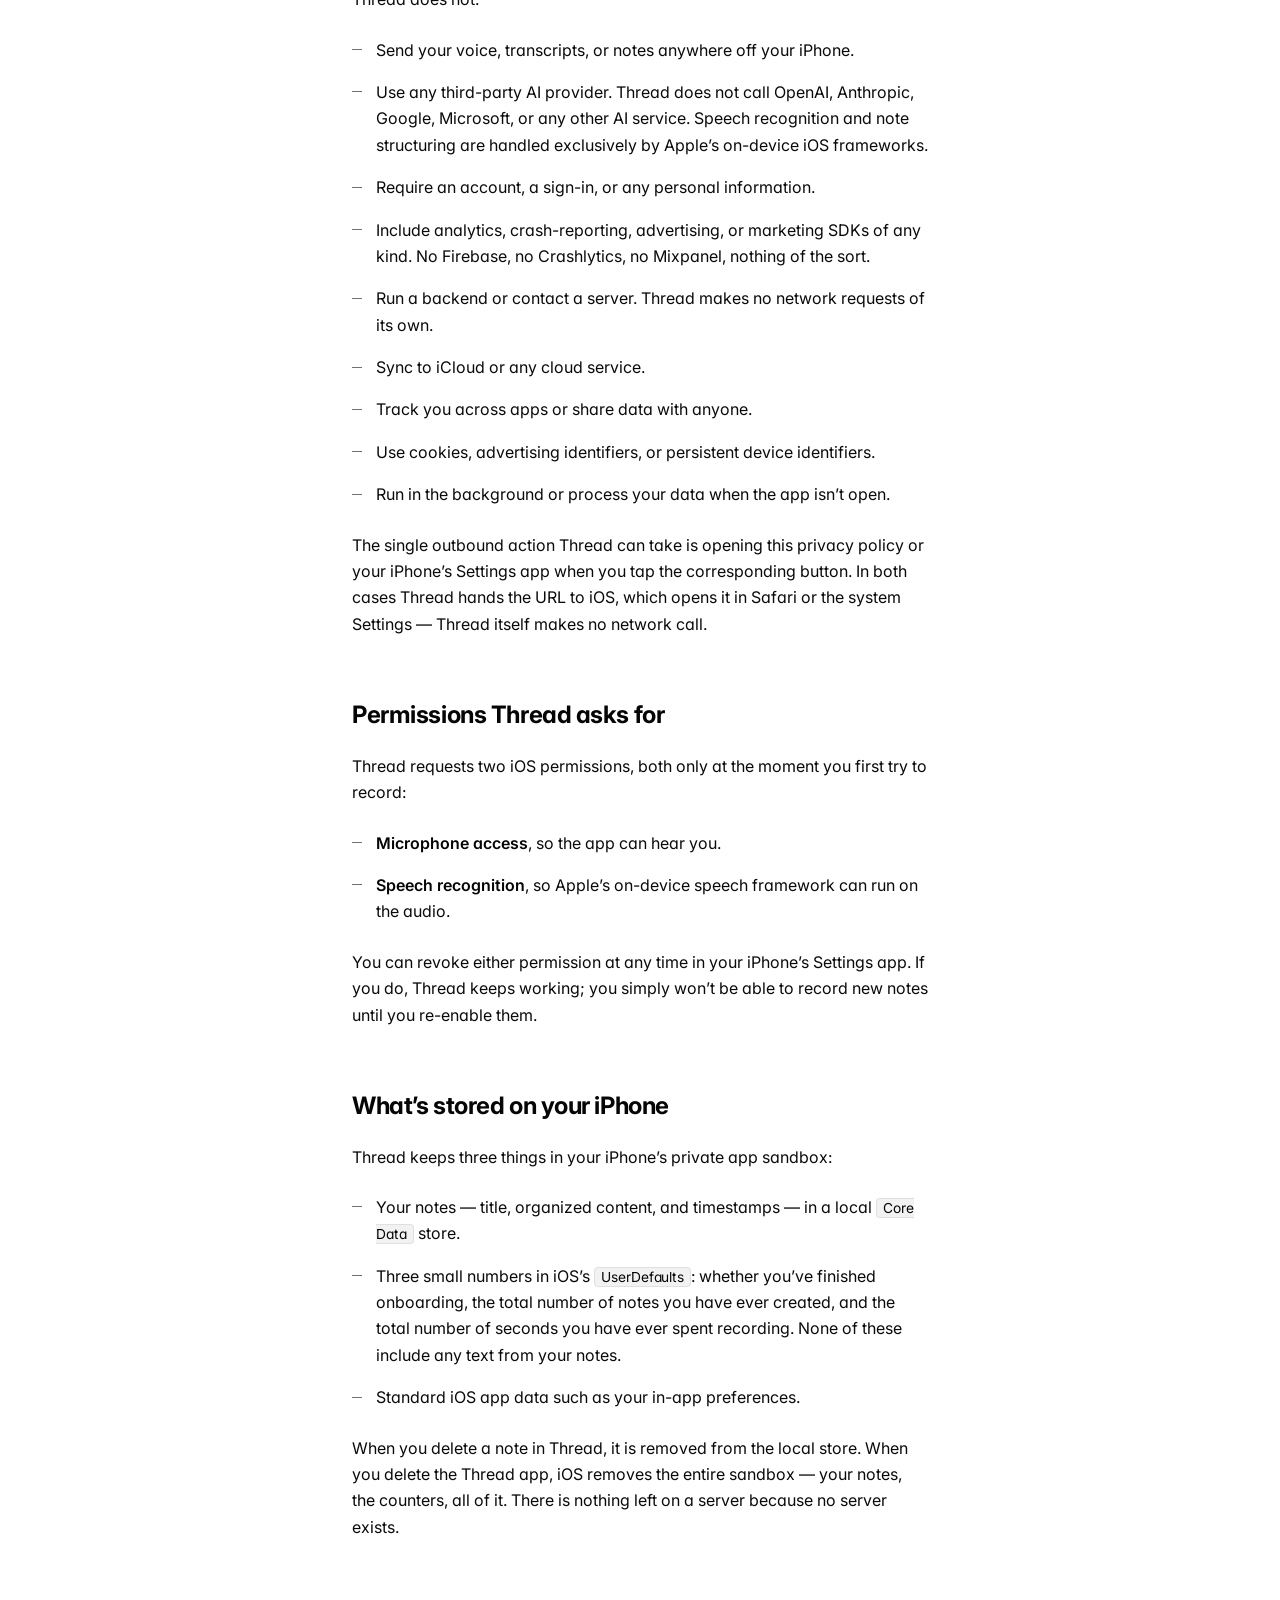
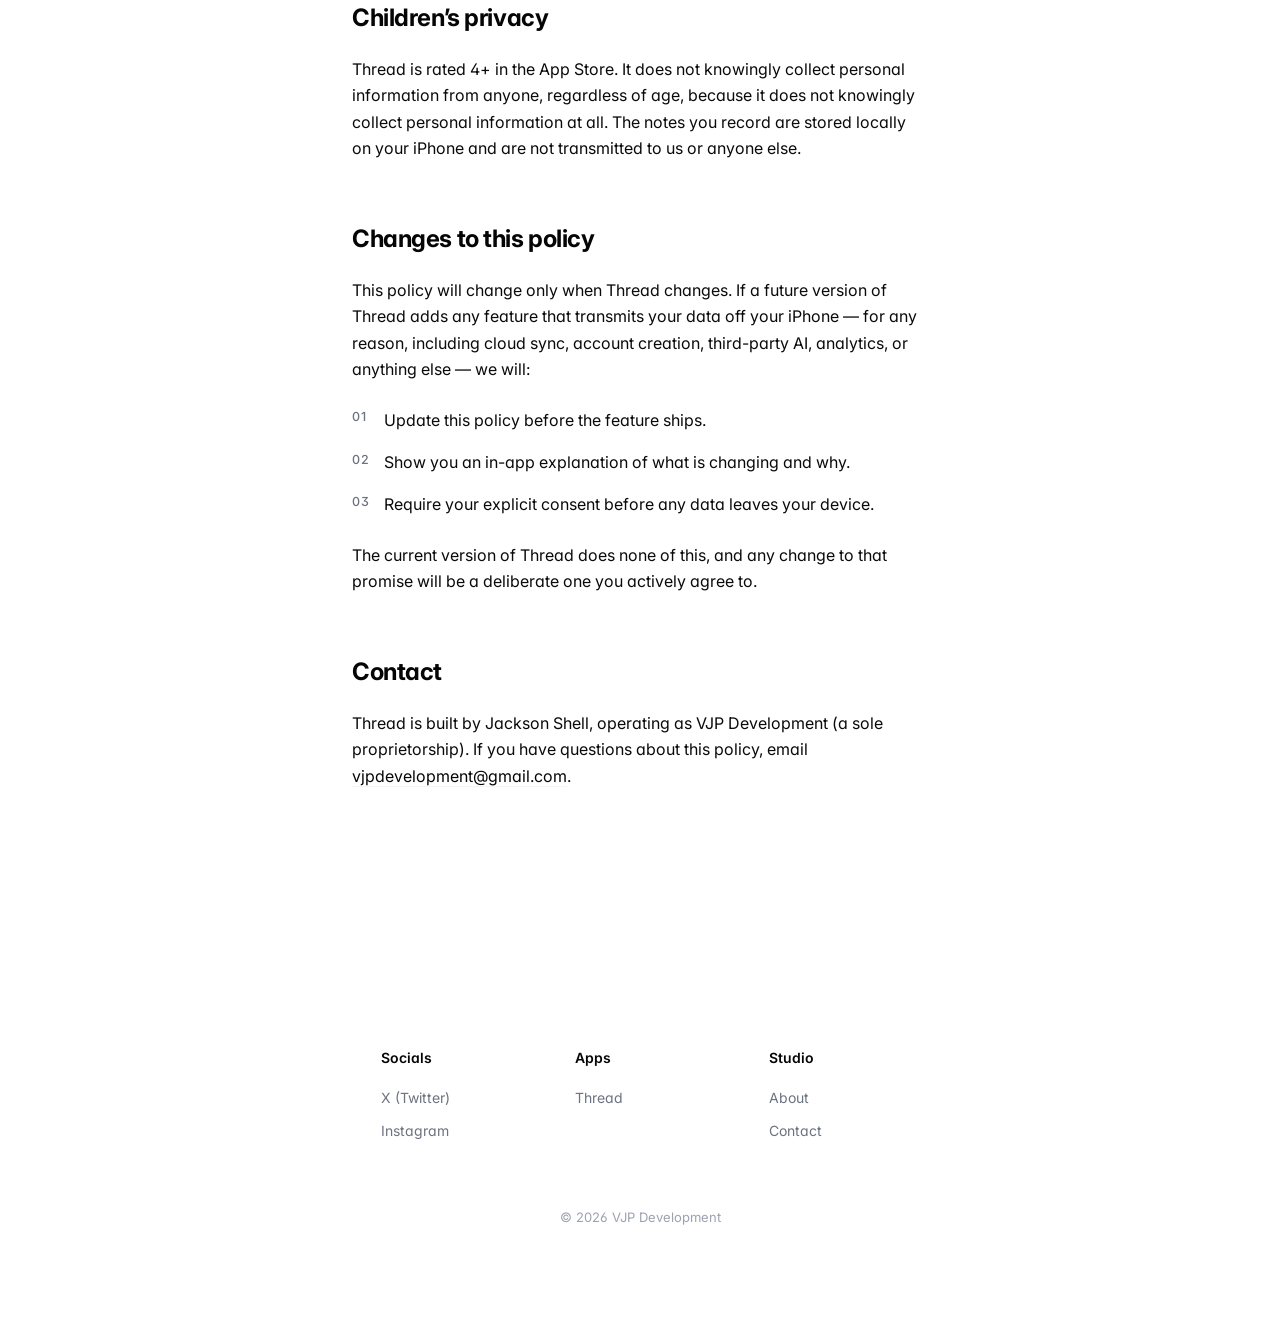
==== commit f6be7a85: "Add Vercel analytics + speed insights; disclose on privacy page" ====
--- a/privacy.html
+++ b/privacy.html
@@ -17,6 +17,8 @@
       href="https://fonts.googleapis.com/css2?family=Inter:wght@400;500;600;700&display=swap"
     />
     <link rel="stylesheet" href="styles.css" />
+    <script defer src="/_vercel/insights/script.js"></script>
+    <script defer src="/_vercel/speed-insights/script.js"></script>
   </head>
   <body class="page-in privacy-page">
     <a class="skip-link" href="#main">Skip to content</a>
@@ -47,6 +49,12 @@
             policy describes exactly what Thread does and doesn&rsquo;t do
             with your information. It is short on purpose, because Thread
             is built to keep your ideas on your iPhone.
+          </p>
+          <p class="legal-note">
+            This policy covers the Thread iOS app. The
+            <em>vjpdevelopment.com</em> website uses Vercel&rsquo;s
+            privacy-preserving, cookieless analytics; no personal data is
+            collected.
           </p>
         </header>
 
--- a/styles.css
+++ b/styles.css
@@ -702,6 +702,18 @@
   color: var(--ink-muted);
   max-width: 38ch;
 }
+.legal-note {
+  margin-top: var(--s-4);
+  padding-left: var(--s-3);
+  border-left: 2px solid var(--ink-hair);
+  font-size: 0.9375rem;
+  line-height: 1.55;
+  color: var(--ink-muted);
+}
+.legal-note em {
+  font-style: normal;
+  color: var(--ink);
+}
 .legal-section {
   margin-bottom: var(--s-7);
 }
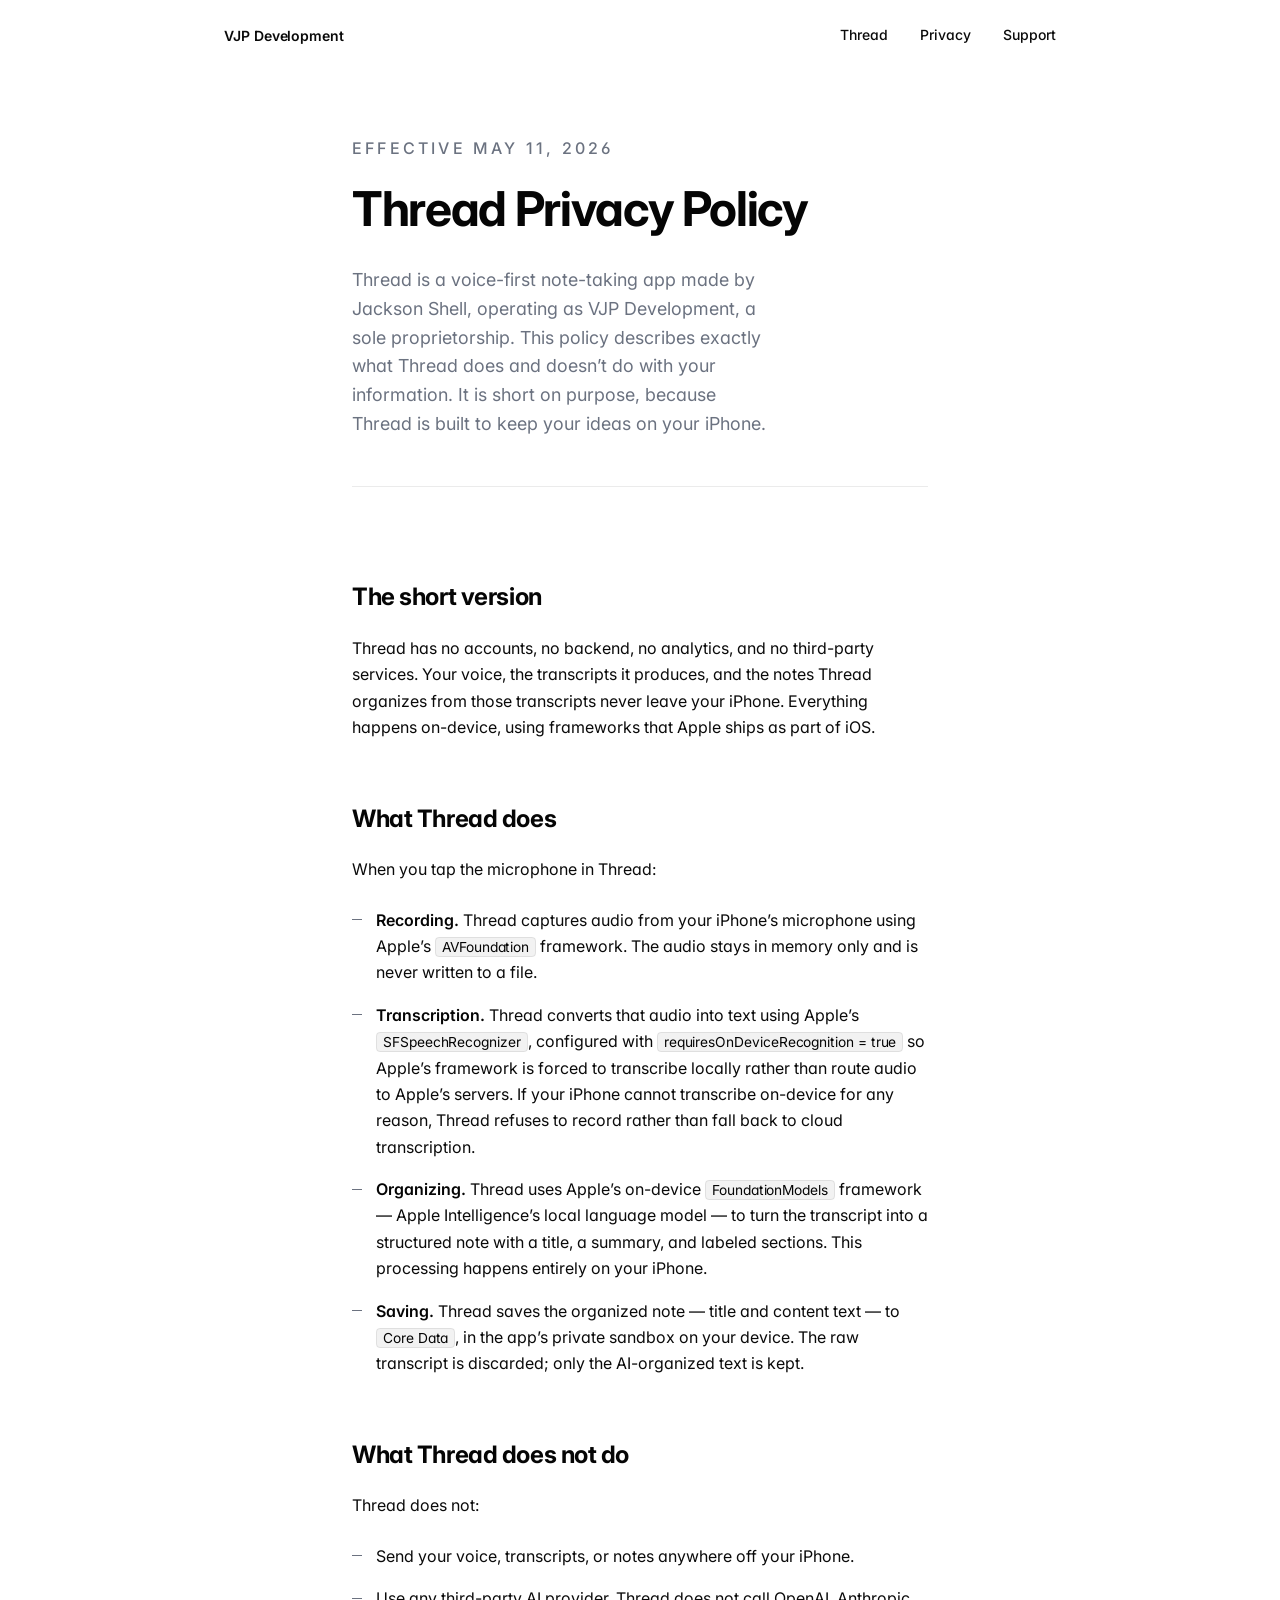
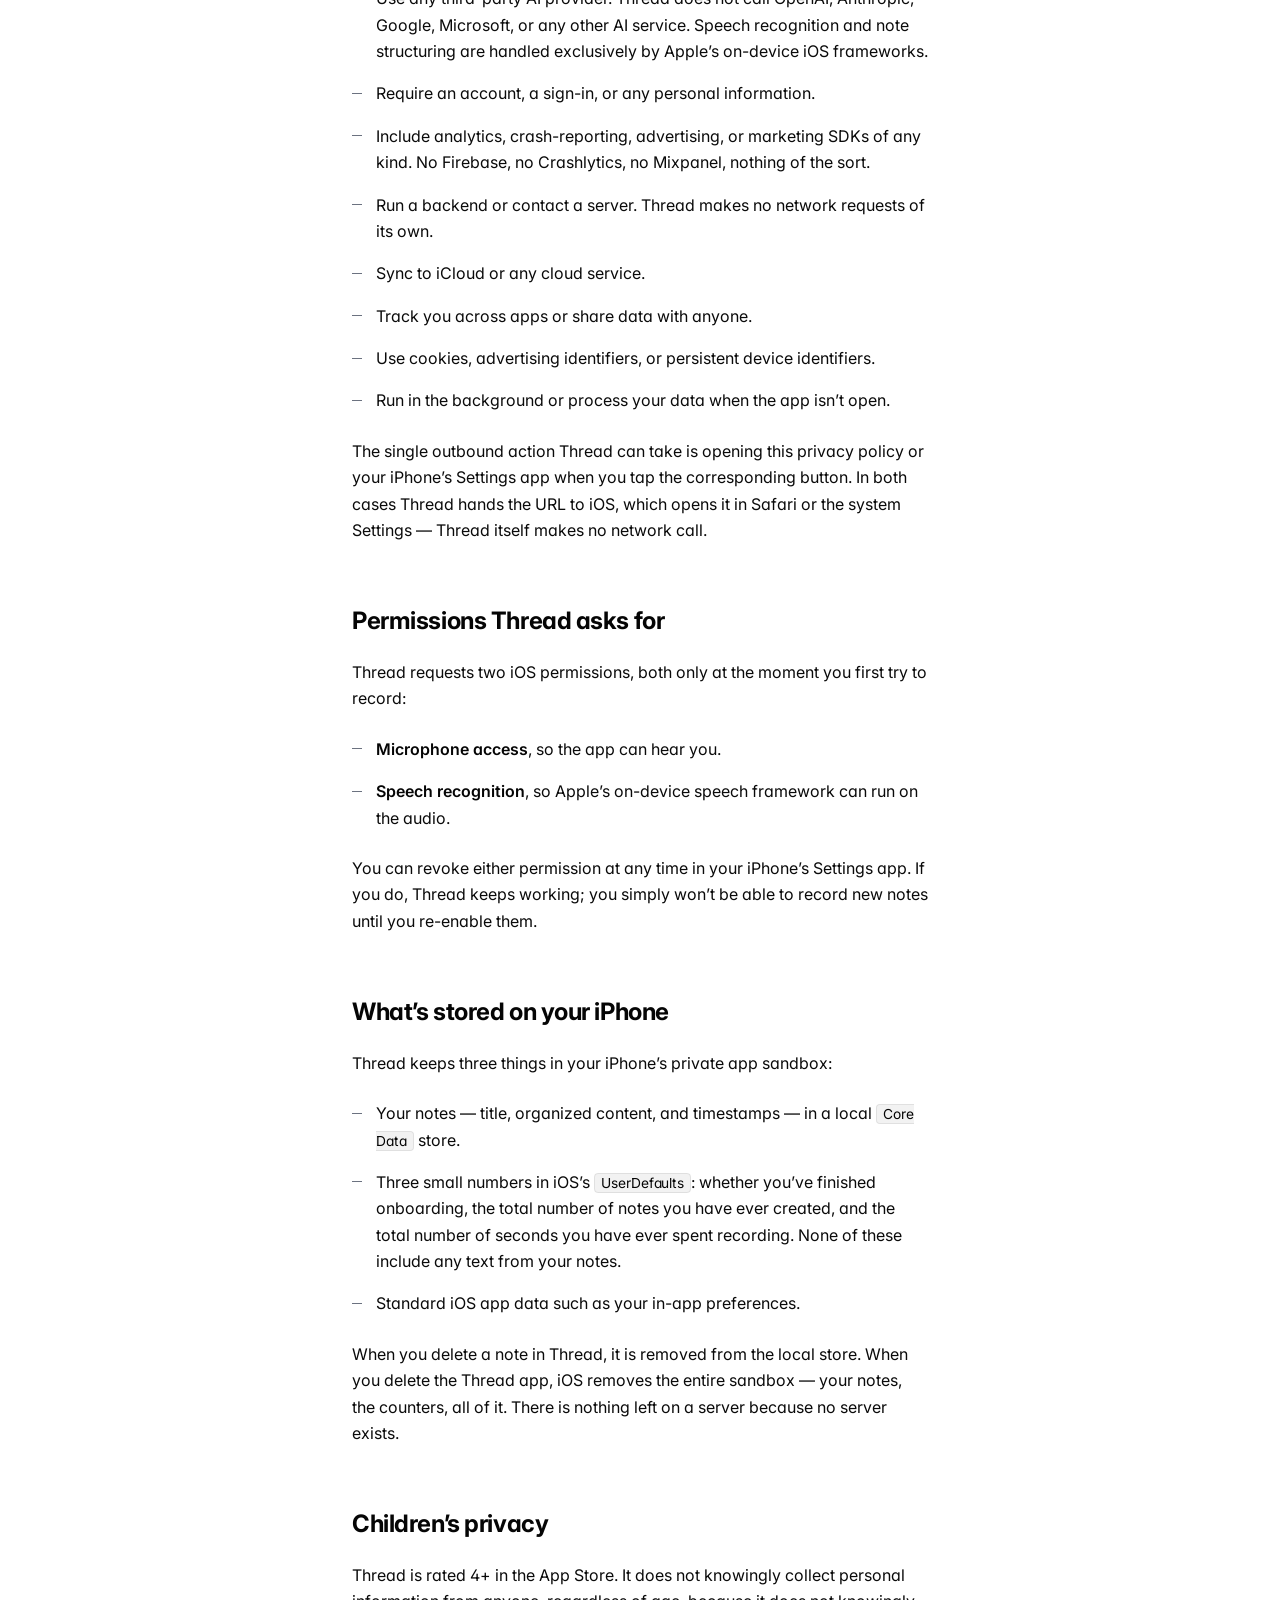
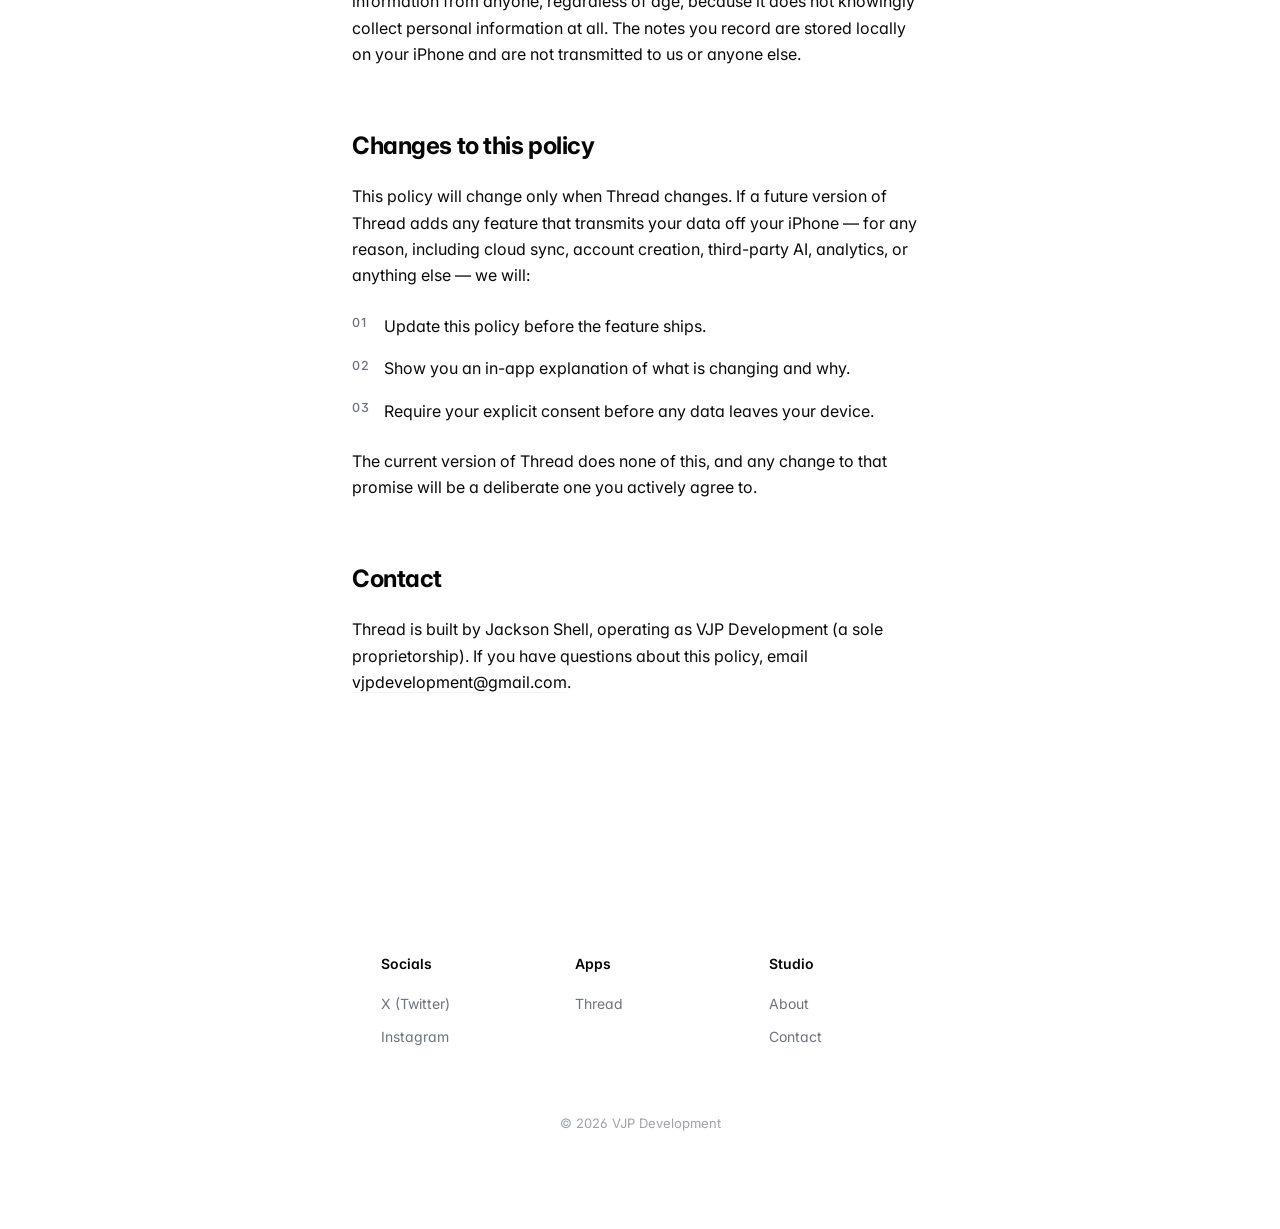
==== commit 0165d91a: "Remove Vercel analytics + speed insights; update demo video" ====
--- a/privacy.html
+++ b/privacy.html
@@ -17,8 +17,6 @@
       href="https://fonts.googleapis.com/css2?family=Inter:wght@400;500;600;700&display=swap"
     />
     <link rel="stylesheet" href="styles.css" />
-    <script defer src="/_vercel/insights/script.js"></script>
-    <script defer src="/_vercel/speed-insights/script.js"></script>
   </head>
   <body class="page-in privacy-page">
     <a class="skip-link" href="#main">Skip to content</a>
@@ -49,12 +47,6 @@
             policy describes exactly what Thread does and doesn&rsquo;t do
             with your information. It is short on purpose, because Thread
             is built to keep your ideas on your iPhone.
-          </p>
-          <p class="legal-note">
-            This policy covers the Thread iOS app. The
-            <em>vjpdevelopment.com</em> website uses Vercel&rsquo;s
-            privacy-preserving, cookieless analytics; no personal data is
-            collected.
           </p>
         </header>
 
--- a/styles.css
+++ b/styles.css
@@ -702,18 +702,6 @@
   color: var(--ink-muted);
   max-width: 38ch;
 }
-.legal-note {
-  margin-top: var(--s-4);
-  padding-left: var(--s-3);
-  border-left: 2px solid var(--ink-hair);
-  font-size: 0.9375rem;
-  line-height: 1.55;
-  color: var(--ink-muted);
-}
-.legal-note em {
-  font-style: normal;
-  color: var(--ink);
-}
 .legal-section {
   margin-bottom: var(--s-7);
 }
